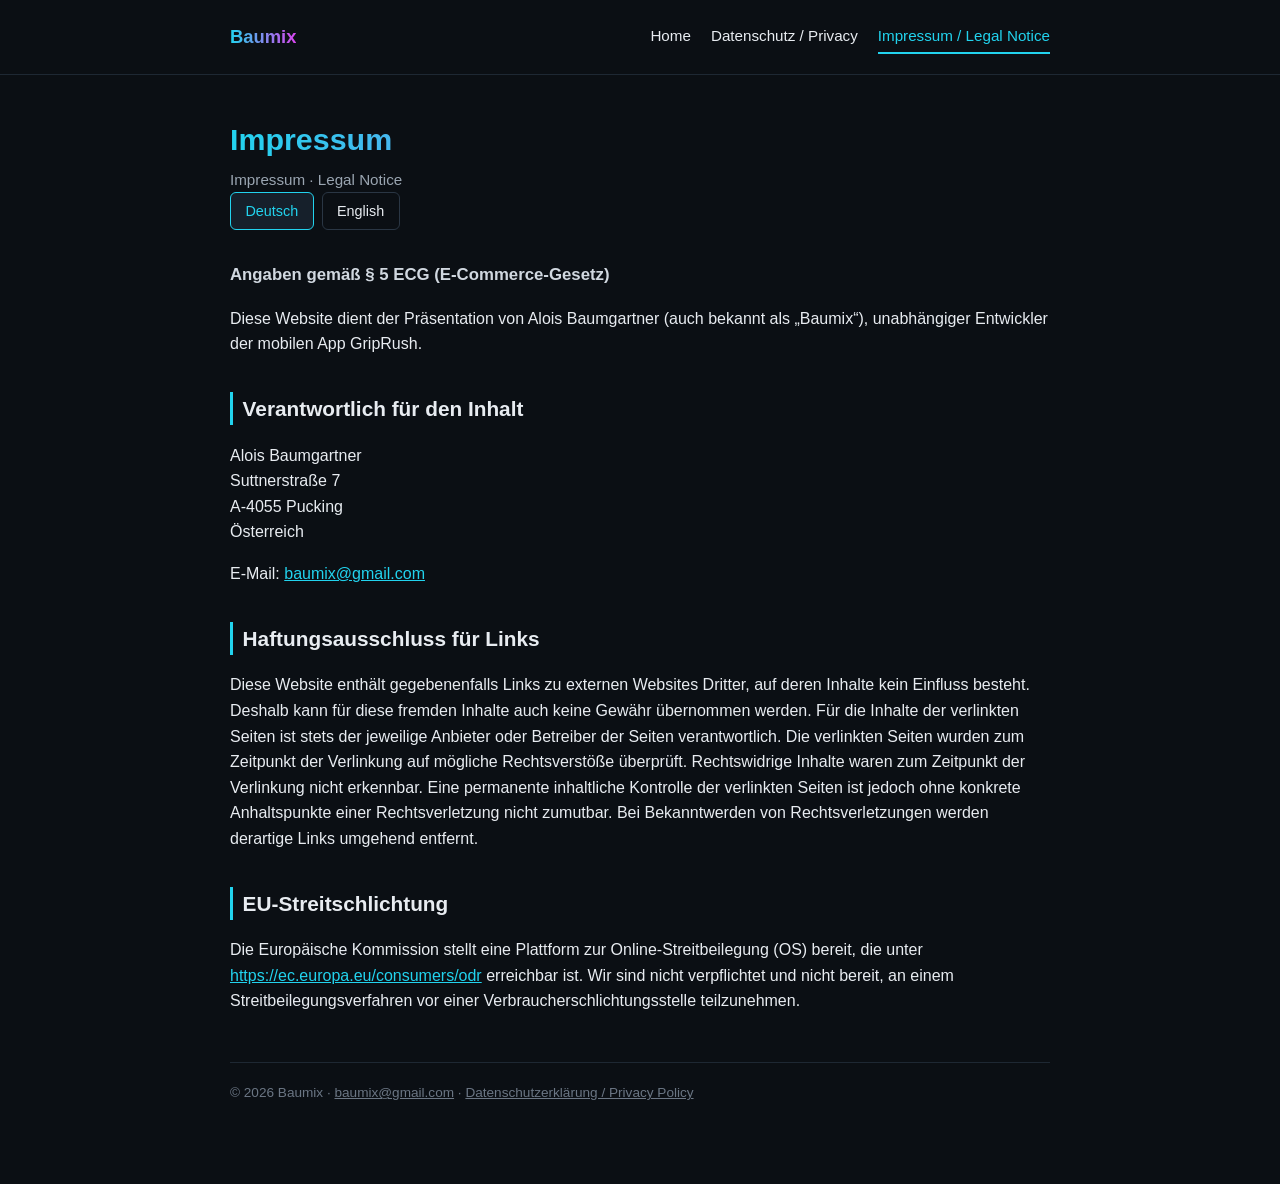
==== impressum.html @ 53f382f1 "Add Impressum page and update URLs for new repo/domain Add bilingual impressum.html (Austrian Sectio" ====
<!DOCTYPE html>
<html lang="de">
<head>
<meta charset="UTF-8">
<meta name="viewport" content="width=device-width, initial-scale=1.0">
<title>Impressum / Legal Notice – Baumix</title>
<meta name="description" content="Impressum und rechtliche Hinweise für die Baumix Entwickler-Website.">
<link rel="stylesheet" href="styles.css">
</head>
<body>
<header class="site-header">
  <div class="wrap">
    <a class="brand" href="index.html">Baumix</a>
    <nav class="site-nav">
      <a href="index.html">Home</a>
      <a href="privacy.html">Datenschutz / Privacy</a>
      <a href="impressum.html" class="current">Impressum / Legal Notice</a>
    </nav>
  </div>
</header>

<div class="wrap">
  <header>
    <h1>Impressum</h1>
    <div class="subtitle">Impressum · Legal Notice</div>
  </header>

  <div class="lang-switch">
    <a href="#de" id="tab-de" class="active" onclick="showLang('de')">Deutsch</a>
    <a href="#en" id="tab-en" onclick="showLang('en')">English</a>
  </div>

  <section id="de" class="lang-section active">
    <h3>Angaben gemäß § 5 ECG (E-Commerce-Gesetz)</h3>
    <p>
      Diese Website dient der Präsentation von Alois Baumgartner (auch
      bekannt als „Baumix“), unabhängiger Entwickler der mobilen App
      GripRush.
    </p>

    <h2>Verantwortlich für den Inhalt</h2>
    <p>
      Alois Baumgartner<br>
      Suttnerstraße 7<br>
      A-4055 Pucking<br>
      Österreich
    </p>
    <p>E-Mail: <a href="mailto:baumix@gmail.com">baumix@gmail.com</a></p>

    <h2>Haftungsausschluss für Links</h2>
    <p>
      Diese Website enthält gegebenenfalls Links zu externen Websites
      Dritter, auf deren Inhalte kein Einfluss besteht. Deshalb kann für
      diese fremden Inhalte auch keine Gewähr übernommen werden. Für die
      Inhalte der verlinkten Seiten ist stets der jeweilige Anbieter oder
      Betreiber der Seiten verantwortlich. Die verlinkten Seiten wurden
      zum Zeitpunkt der Verlinkung auf mögliche Rechtsverstöße überprüft.
      Rechtswidrige Inhalte waren zum Zeitpunkt der Verlinkung nicht
      erkennbar. Eine permanente inhaltliche Kontrolle der verlinkten
      Seiten ist jedoch ohne konkrete Anhaltspunkte einer
      Rechtsverletzung nicht zumutbar. Bei Bekanntwerden von
      Rechtsverletzungen werden derartige Links umgehend entfernt.
    </p>

    <h2>EU-Streitschlichtung</h2>
    <p>
      Die Europäische Kommission stellt eine Plattform zur
      Online-Streitbeilegung (OS) bereit, die unter
      <a href="https://ec.europa.eu/consumers/odr" target="_blank" rel="noopener">https://ec.europa.eu/consumers/odr</a>
      erreichbar ist. Wir sind nicht verpflichtet und nicht bereit, an
      einem Streitbeilegungsverfahren vor einer
      Verbraucherschlichtungsstelle teilzunehmen.
    </p>
  </section>

  <section id="en" class="lang-section">
    <h3>Information according to § 5 ECG (Austrian E-Commerce Act)</h3>
    <p>
      This website serves to present Alois Baumgartner (also known as
      "Baumix"), independent developer of the mobile app GripRush.
    </p>

    <h2>Responsible for content</h2>
    <p>
      Alois Baumgartner<br>
      Suttnerstraße 7<br>
      A-4055 Pucking<br>
      Austria
    </p>
    <p>Email: <a href="mailto:baumix@gmail.com">baumix@gmail.com</a></p>

    <h2>Disclaimer for links</h2>
    <p>
      This website may contain links to external third-party websites over
      whose content we have no control. Therefore, we cannot assume any
      liability for these external contents. The respective provider or
      operator of the linked pages is always responsible for their
      content. The linked pages were checked for possible legal
      violations at the time of linking. No unlawful content was
      identifiable at the time of linking. Permanent monitoring of the
      content of linked pages is not reasonable without concrete
      evidence of a legal violation. If we become aware of any legal
      infringements, we will remove such links immediately.
    </p>

    <h2>EU dispute resolution</h2>
    <p>
      The European Commission provides a platform for online dispute
      resolution (ODR), available at
      <a href="https://ec.europa.eu/consumers/odr" target="_blank" rel="noopener">https://ec.europa.eu/consumers/odr</a>.
      We are neither obliged nor willing to participate in dispute
      resolution proceedings before a consumer arbitration board.
    </p>
  </section>

  <footer class="site-footer">
    &copy; 2026 Baumix · <a href="mailto:baumix@gmail.com">baumix@gmail.com</a> ·
    <a href="privacy.html">Datenschutzerklärung / Privacy Policy</a>
  </footer>
</div>

<script>
function showLang(lang) {
  document.getElementById('de').classList.toggle('active', lang === 'de');
  document.getElementById('en').classList.toggle('active', lang === 'en');
  document.getElementById('tab-de').classList.toggle('active', lang === 'de');
  document.getElementById('tab-en').classList.toggle('active', lang === 'en');
}
// respect hash on load
if (location.hash === '#en') showLang('en');
</script>
</body>
</html>
---- styles.css ----
:root {
  color-scheme: dark;
  --bg: #0b0f14;
  --text: #e8ecf1;
  --muted: #9aa5b1;
  --muted-2: #6b7684;
  --border: #1e2833;
  --border-2: #2a3644;
  --panel: #10161d;
  --panel-2: #16202b;
  --accent-a: #22d3ee;
  --accent-b: #d946ef;
}

* { box-sizing: border-box; }

body {
  margin: 0;
  padding: 0;
  background: var(--bg);
  color: var(--text);
  font-family: -apple-system, BlinkMacSystemFont, "Segoe UI", Roboto, Helvetica, Arial, sans-serif;
  line-height: 1.6;
}

.wrap {
  max-width: 860px;
  margin: 0 auto;
  padding: 0 1.25rem 5rem;
}

a { color: var(--accent-a); }

/* Hero banner */
.hero-banner {
  width: 100%;
  background: var(--bg);
  line-height: 0;
  overflow: hidden;
}

.hero-banner img {
  display: block;
  width: 100%;
  height: auto;
  max-height: 420px;
  object-fit: cover;
  background: var(--bg);
}

/* Site header / nav */
.site-header {
  border-bottom: 1px solid var(--border);
  margin-bottom: 2.5rem;
}

.site-header .wrap {
  padding-top: 1.25rem;
  padding-bottom: 1.25rem;
  display: flex;
  align-items: center;
  justify-content: space-between;
  flex-wrap: wrap;
  gap: 0.75rem;
}

.brand {
  font-weight: 700;
  font-size: 1.15rem;
  text-decoration: none;
  background: linear-gradient(90deg, var(--accent-a), var(--accent-b));
  -webkit-background-clip: text;
  background-clip: text;
  color: transparent;
}

.site-nav {
  display: flex;
  gap: 1.25rem;
  flex-wrap: wrap;
}

.site-nav a {
  color: var(--text);
  text-decoration: none;
  font-size: 0.95rem;
  padding: 0.25rem 0;
  border-bottom: 2px solid transparent;
}

.site-nav a:hover,
.site-nav a.current {
  color: var(--accent-a);
  border-bottom-color: var(--accent-a);
}

/* Headings */
h1 {
  font-size: 1.9rem;
  margin: 0 0 0.25rem;
  background: linear-gradient(90deg, var(--accent-a), var(--accent-b));
  -webkit-background-clip: text;
  background-clip: text;
  color: transparent;
}

.subtitle {
  color: var(--muted);
  font-size: 0.95rem;
}

h2 {
  font-size: 1.3rem;
  margin-top: 2.2rem;
  border-left: 3px solid var(--accent-a);
  padding-left: 0.6rem;
}

h3 {
  font-size: 1.05rem;
  color: #d1d8e0;
}

ul { padding-left: 1.3rem; }

/* Language switch (used on privacy page) */
.lang-switch {
  display: flex;
  gap: 0.5rem;
  margin-bottom: 2rem;
}

.lang-switch a {
  padding: 0.4rem 0.9rem;
  border: 1px solid var(--border-2);
  border-radius: 6px;
  text-decoration: none;
  color: var(--text);
  font-size: 0.9rem;
}

.lang-switch a.active {
  background: var(--panel-2);
  border-color: var(--accent-a);
  color: var(--accent-a);
}

section.lang-section { display: none; }
section.lang-section.active { display: block; }

/* Footer */
.site-footer {
  margin-top: 3rem;
  color: var(--muted-2);
  font-size: 0.85rem;
  border-top: 1px solid var(--border);
  padding-top: 1.2rem;
}

.site-footer a { color: var(--muted-2); }

code {
  background: var(--panel-2);
  padding: 0.1rem 0.35rem;
  border-radius: 4px;
}

@media (max-width: 600px) {
  .site-header .wrap {
    flex-direction: column;
    align-items: flex-start;
  }
  .site-nav {
    gap: 1rem;
  }
}
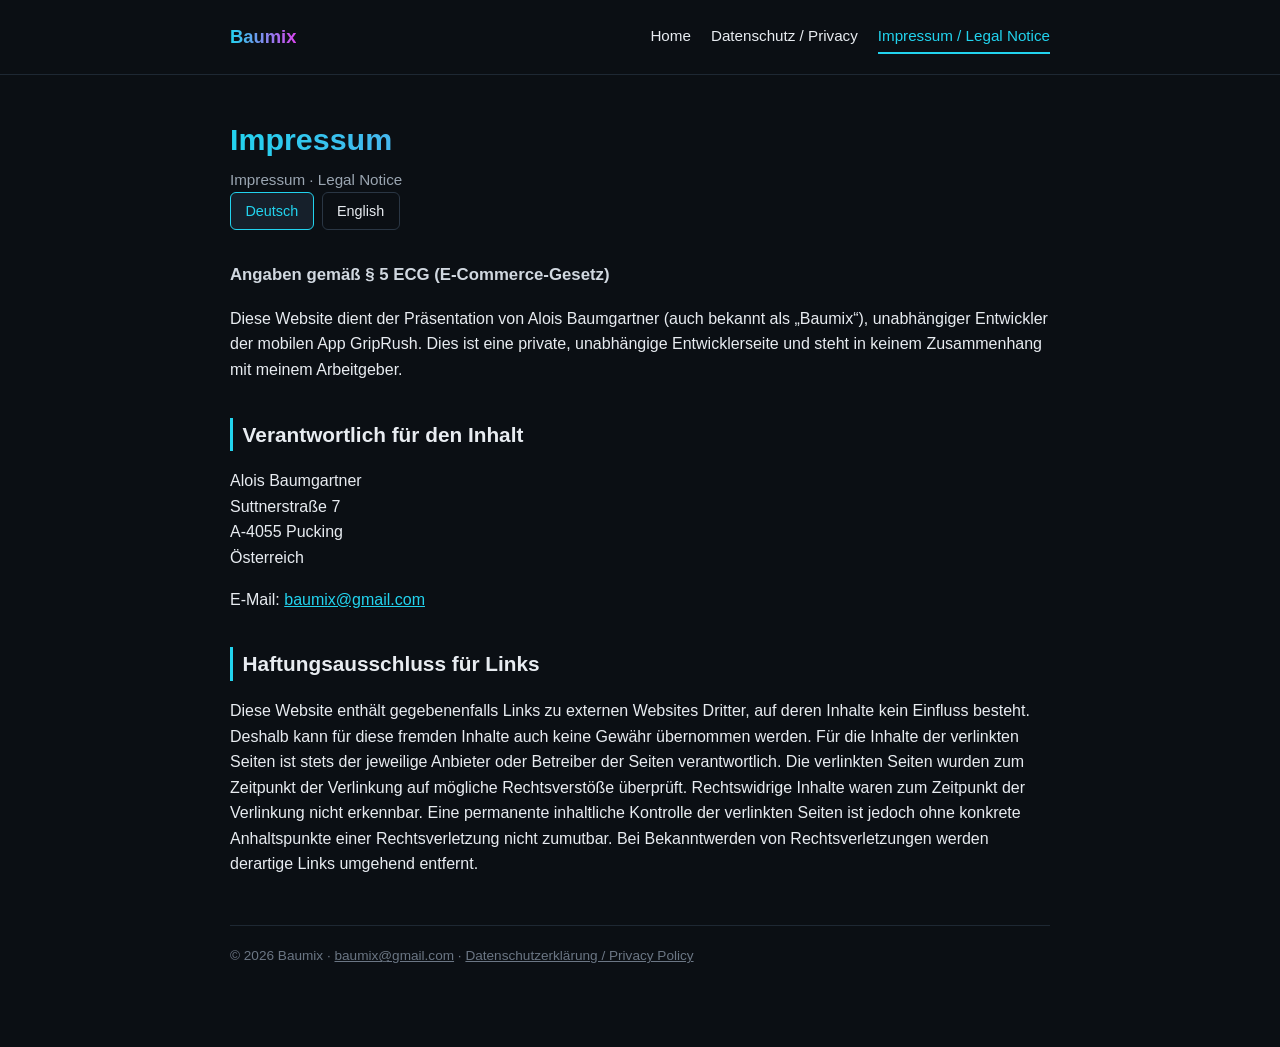
==== commit 76904e03: "Rechtliche Überarbeitung: Verantwortlicher, Dienste-Liste, ODR entfernt, Datenschutz entschärft, E-M" ====
--- a/impressum.html
+++ b/impressum.html
@@ -30,12 +30,13 @@
     <a href="#en" id="tab-en" onclick="showLang('en')">English</a>
   </div>
 
-  <section id="de" class="lang-section active">
+  <section id="de" class="lang-section active" lang="de">
     <h3>Angaben gemäß § 5 ECG (E-Commerce-Gesetz)</h3>
     <p>
       Diese Website dient der Präsentation von Alois Baumgartner (auch
       bekannt als „Baumix“), unabhängiger Entwickler der mobilen App
-      GripRush.
+      GripRush. Dies ist eine private, unabhängige Entwicklerseite und
+      steht in keinem Zusammenhang mit meinem Arbeitgeber.
     </p>
 
     <h2>Verantwortlich für den Inhalt</h2>
@@ -45,7 +46,7 @@
       A-4055 Pucking<br>
       Österreich
     </p>
-    <p>E-Mail: <a href="mailto:baumix@gmail.com">baumix@gmail.com</a></p>
+    <p>E-Mail: <a href="#" class="mail-link" data-user="baumix" data-domain="gmail.com">wird geladen …</a></p>
 
     <h2>Haftungsausschluss für Links</h2>
     <p>
@@ -61,23 +62,15 @@
       Rechtsverletzung nicht zumutbar. Bei Bekanntwerden von
       Rechtsverletzungen werden derartige Links umgehend entfernt.
     </p>
-
-    <h2>EU-Streitschlichtung</h2>
-    <p>
-      Die Europäische Kommission stellt eine Plattform zur
-      Online-Streitbeilegung (OS) bereit, die unter
-      <a href="https://ec.europa.eu/consumers/odr" target="_blank" rel="noopener">https://ec.europa.eu/consumers/odr</a>
-      erreichbar ist. Wir sind nicht verpflichtet und nicht bereit, an
-      einem Streitbeilegungsverfahren vor einer
-      Verbraucherschlichtungsstelle teilzunehmen.
-    </p>
   </section>
 
-  <section id="en" class="lang-section">
+  <section id="en" class="lang-section" lang="en">
     <h3>Information according to § 5 ECG (Austrian E-Commerce Act)</h3>
     <p>
       This website serves to present Alois Baumgartner (also known as
-      "Baumix"), independent developer of the mobile app GripRush.
+      "Baumix"), independent developer of the mobile app GripRush. This is
+      a private, independent developer website and is not affiliated with
+      my employer.
     </p>
 
     <h2>Responsible for content</h2>
@@ -87,7 +80,7 @@
       A-4055 Pucking<br>
       Austria
     </p>
-    <p>Email: <a href="mailto:baumix@gmail.com">baumix@gmail.com</a></p>
+    <p>Email: <a href="#" class="mail-link" data-user="baumix" data-domain="gmail.com">loading …</a></p>
 
     <h2>Disclaimer for links</h2>
     <p>
@@ -102,19 +95,10 @@
       evidence of a legal violation. If we become aware of any legal
       infringements, we will remove such links immediately.
     </p>
-
-    <h2>EU dispute resolution</h2>
-    <p>
-      The European Commission provides a platform for online dispute
-      resolution (ODR), available at
-      <a href="https://ec.europa.eu/consumers/odr" target="_blank" rel="noopener">https://ec.europa.eu/consumers/odr</a>.
-      We are neither obliged nor willing to participate in dispute
-      resolution proceedings before a consumer arbitration board.
-    </p>
   </section>
 
   <footer class="site-footer">
-    &copy; 2026 Baumix · <a href="mailto:baumix@gmail.com">baumix@gmail.com</a> ·
+    &copy; 2026 Baumix · <a href="#" class="mail-link" data-user="baumix" data-domain="gmail.com">wird geladen …</a> ·
     <a href="privacy.html">Datenschutzerklärung / Privacy Policy</a>
   </footer>
 </div>
@@ -128,6 +112,13 @@
 }
 // respect hash on load
 if (location.hash === '#en') showLang('en');
+
+// simple email de-obfuscation to reduce plain-text scraping
+document.querySelectorAll('.mail-link').forEach(function (el) {
+  var address = el.dataset.user + '@' + el.dataset.domain;
+  el.href = 'mailto:' + address;
+  el.textContent = address;
+});
 </script>
 </body>
 </html>
